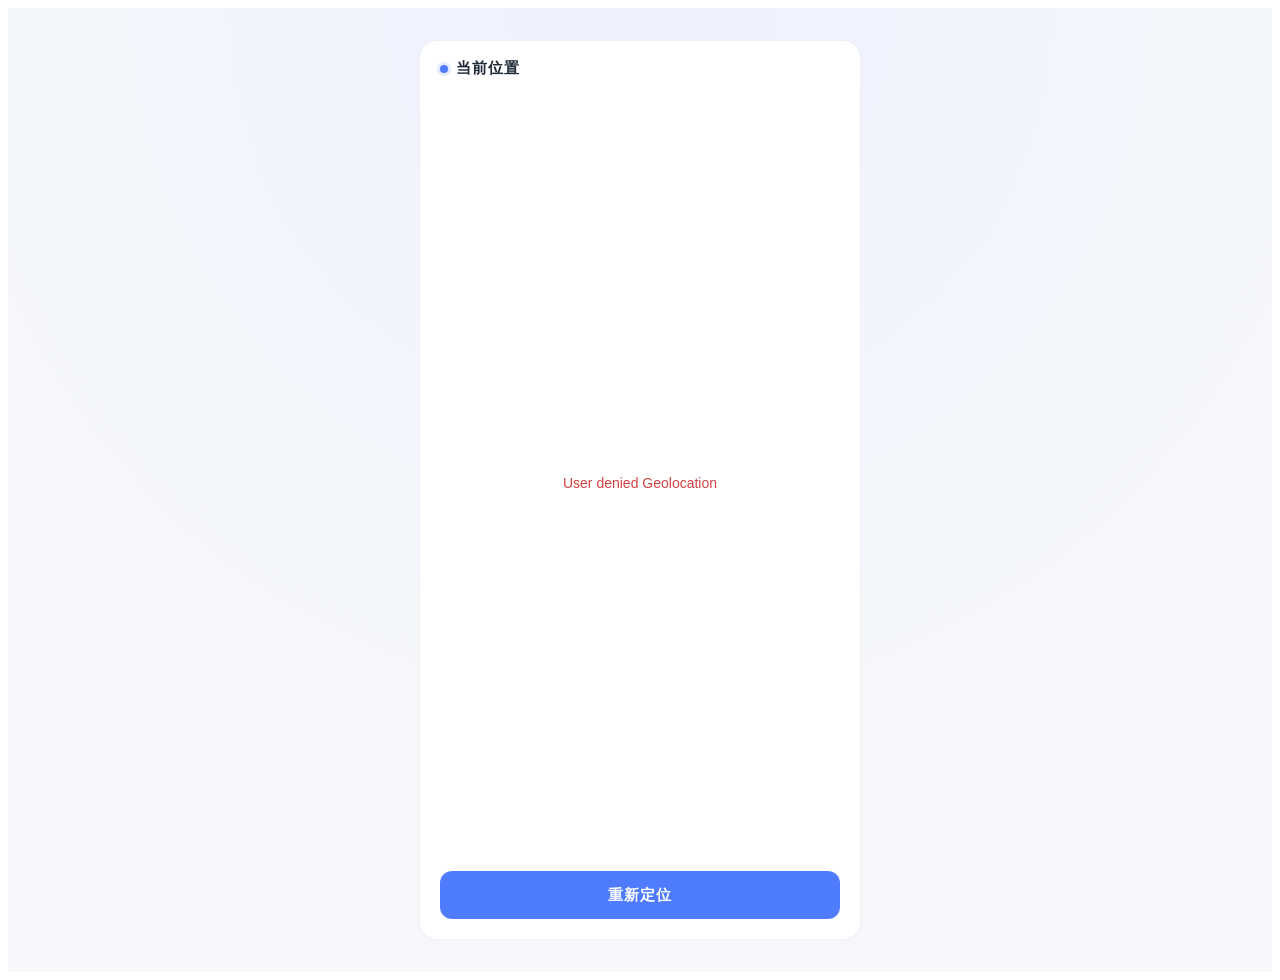
==== index.html @ a4565fe2 "Add files via upload" ====
<!DOCTYPE html>
<html lang="">
  <head>
    <meta charset="UTF-8">
    <link rel="icon" href="/favicon.ico">
    <meta name="viewport" content="width=device-width, initial-scale=1.0, viewport-fit=cover">
    <meta name="theme-color" content="#ffffff">
    <meta name="apple-mobile-web-app-capable" content="yes">
    <meta name="apple-mobile-web-app-status-bar-style" content="default">
    <title>当前位置</title>
    <script type="module" crossorigin src="/assets/index-8kSh62nU.js"></script>
    <link rel="stylesheet" crossorigin href="/assets/index-DJcejL2m.css">
  </head>
  <body>
    <div id="app"></div>
  </body>
</html>
---- assets/index-DJcejL2m.css ----
.page[data-v-27266bcf]{min-height:100dvh;padding:0 env(safe-area-inset-right) env(safe-area-inset-bottom) env(safe-area-inset-left);-webkit-tap-highlight-color:transparent;background:#f5f7fa;flex-direction:column;font-family:-apple-system,PingFang SC,Microsoft YaHei,sans-serif;display:flex}.app-bar[data-v-27266bcf]{padding:calc(env(safe-area-inset-top) + 14px) 16px 14px;background:#fff;border-bottom:1px solid #eef0f4;align-items:center;gap:8px;display:flex}.pin[data-v-27266bcf]{background:#4f7cff;border-radius:50%;width:8px;height:8px;box-shadow:0 0 0 3px #4f7cff26}.app-title[data-v-27266bcf]{letter-spacing:1px;color:#1f2937;font-size:15px;font-weight:600}.content[data-v-27266bcf]{flex-direction:column;flex:1;justify-content:center;padding:24px 16px;display:flex}.state[data-v-27266bcf]{color:#6b7280;text-align:center;justify-content:center;align-items:center;gap:10px;padding:32px 0;font-size:14px;display:flex}.state.error[data-v-27266bcf]{color:#d14343;line-height:1.6}.spinner[data-v-27266bcf]{border:2px solid #dfe4ea;border-top-color:#4f7cff;border-radius:50%;width:16px;height:16px;animation:.8s linear infinite spin-27266bcf}@keyframes spin-27266bcf{to{transform:rotate(360deg)}}.coords[data-v-27266bcf]{background:#fff;border-radius:16px;padding:18px 20px;box-shadow:0 6px 20px #1f29370f}.coord-row[data-v-27266bcf]{border-bottom:1px dashed #eceef2;justify-content:space-between;align-items:baseline;padding:14px 0;display:flex}.coord-row[data-v-27266bcf]:last-of-type{border-bottom:none}.coord-label[data-v-27266bcf]{color:#9aa1ab;letter-spacing:1px;font-size:13px}.coord-value[data-v-27266bcf]{color:#1f2937;font-variant-numeric:tabular-nums;font-size:22px;font-weight:600}.coord-meta[data-v-27266bcf]{color:#b3b9c2;padding-top:12px;font-size:12px}.footer[data-v-27266bcf]{padding:12px 16px calc(env(safe-area-inset-bottom) + 16px)}.action-btn[data-v-27266bcf]{color:#fff;letter-spacing:1px;cursor:pointer;background:#4f7cff;border:none;border-radius:12px;width:100%;height:48px;font-size:15px;font-weight:600;transition:opacity .15s}.action-btn[data-v-27266bcf]:active{opacity:.8}.action-btn[data-v-27266bcf]:disabled{cursor:default;background:#a9bcf5}@media (width>=640px){.page[data-v-27266bcf]{background:radial-gradient(circle at 50% 0,#eef2ff 0%,#f5f7fa 60% 100%);justify-content:center;align-items:center;padding:32px 16px}.app-bar[data-v-27266bcf],.content[data-v-27266bcf],.footer[data-v-27266bcf]{width:100%;max-width:400px}.app-bar[data-v-27266bcf]{border:1px solid #eef0f4;border-bottom:none;border-radius:18px 18px 0 0;padding:18px 20px}.content[data-v-27266bcf]{background:#fff;border-left:1px solid #eef0f4;border-right:1px solid #eef0f4;padding:24px 20px}.coords[data-v-27266bcf]{box-shadow:none;border-radius:0;padding:0}.footer[data-v-27266bcf]{background:#fff;border:1px solid #eef0f4;border-top:none;border-radius:0 0 18px 18px;padding:0 20px 20px}}
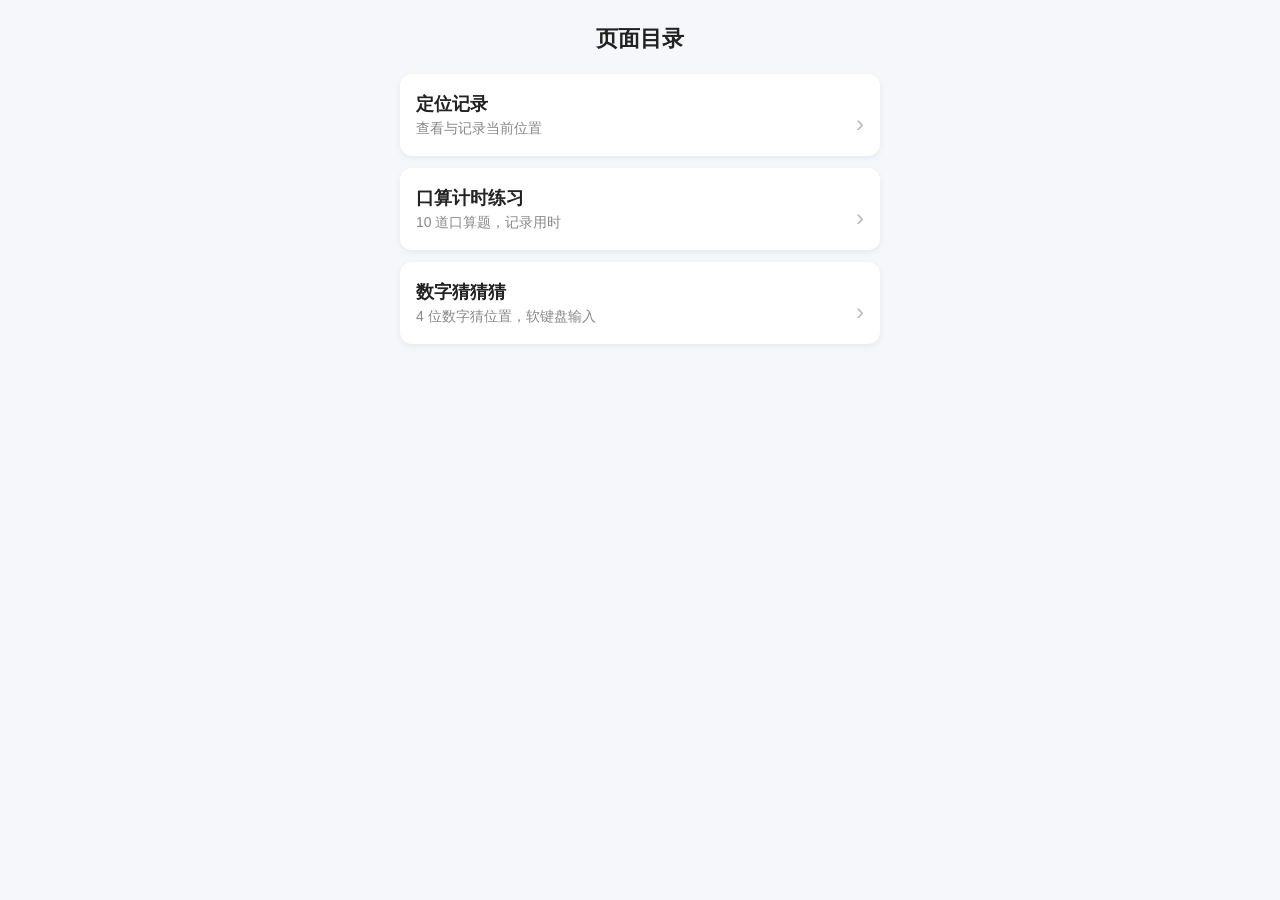
==== commit 2591ad5a: "Add files via upload" ====
--- a/index.html
+++ b/index.html
@@ -1,17 +1,49 @@
 <!DOCTYPE html>
-<html lang="">
-  <head>
-    <meta charset="UTF-8">
-    <link rel="icon" href="/favicon.ico">
-    <meta name="viewport" content="width=device-width, initial-scale=1.0, viewport-fit=cover">
-    <meta name="theme-color" content="#ffffff">
-    <meta name="apple-mobile-web-app-capable" content="yes">
-    <meta name="apple-mobile-web-app-status-bar-style" content="default">
-    <title>当前位置</title>
-    <script type="module" crossorigin src="/assets/index-8kSh62nU.js"></script>
-    <link rel="stylesheet" crossorigin href="/assets/index-DJcejL2m.css">
-  </head>
-  <body>
-    <div id="app"></div>
-  </body>
+<html lang="zh-CN">
+<head>
+  <meta charset="UTF-8">
+  <meta name="viewport" content="width=device-width, initial-scale=1.0, viewport-fit=cover">
+  <meta name="theme-color" content="#ffffff">
+  <meta name="apple-mobile-web-app-capable" content="yes">
+  <meta name="apple-mobile-web-app-status-bar-style" content="default">
+  <title>页面目录</title>
+  <link rel="icon" href="/favicon.ico">
+  <style>
+    *{margin:0;padding:0;box-sizing:border-box;-webkit-tap-highlight-color:transparent}
+    body{
+      min-height:100vh;
+      padding:24px 16px calc(24px + env(safe-area-inset-bottom));
+      background:#f5f7fa;color:#222;
+      font-family:-apple-system,'PingFang SC','Microsoft YaHei',sans-serif;
+    }
+    h1{font-size:22px;font-weight:600;text-align:center;margin-bottom:20px}
+    .list{display:flex;flex-direction:column;gap:12px;max-width:480px;margin:0 auto}
+    .item{
+      display:block;padding:18px 16px;border-radius:12px;
+      background:#fff;color:inherit;text-decoration:none;
+      box-shadow:0 2px 6px #0001;
+    }
+    .item:active{background:#eef4fb}
+    .item .name{font-size:18px;font-weight:600}
+    .item .desc{margin-top:4px;font-size:14px;color:#888}
+    .item::after{content:'›';float:right;margin-top:-28px;font-size:24px;color:#bbb}
+  </style>
+</head>
+<body>
+  <h1>页面目录</h1>
+  <div class="list">
+    <a class="item" href="location.html">
+      <div class="name">定位记录</div>
+      <div class="desc">查看与记录当前位置</div>
+    </a>
+    <a class="item" href="mental.html">
+      <div class="name">口算计时练习</div>
+      <div class="desc">10 道口算题，记录用时</div>
+    </a>
+    <a class="item" href="MeasurementQuantity.html">
+      <div class="name">数字猜猜猜</div>
+      <div class="desc">4 位数字猜位置，软键盘输入</div>
+    </a>
+  </div>
+</body>
 </html>
